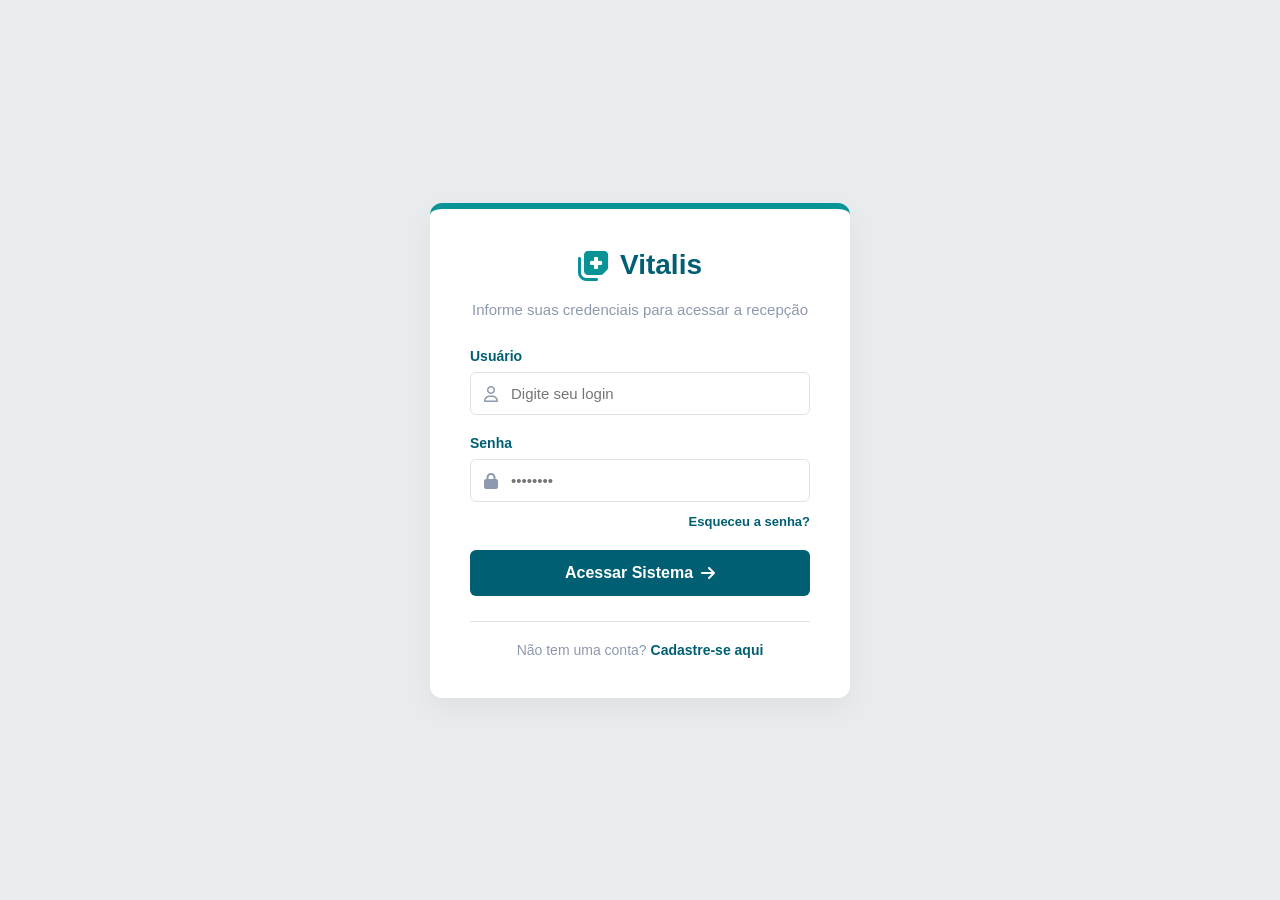
==== frontend/index.html @ 556285bc "feat: atualização do front-end e refatoração de erros." ====
<!DOCTYPE html>
<html lang="pt-BR">
<head>
    <meta charset="UTF-8">
    <meta name="viewport" content="width=device-width, initial-scale=1.0">
    <title>Login - Vitalis Agendamentos</title>
    
    <!-- 1. Estilos Globais e Variáveis -->
    <link rel="stylesheet" href="css/global.css">
    <!-- 2. Estilos Específicos desta Tela -->
    <link rel="stylesheet" href="css/login.css">
</head>
<body>
    <main class="tela-login">
        <div class="caixa-login">
            
            <div class="logo-sistema">
                <i class="fa-solid fa-notes-medical"></i>
                <span>Vitalis</span>
            </div>
            
            <p>Informe suas credenciais para acessar a recepção</p>
            
            <form action="pages/dashboard.html" method="GET">
                <div class="campo">
                    <label for="usuario">Usuário</label>
                    <i class="fa-regular fa-user"></i>
                    <input type="text" id="usuario" placeholder="Digite seu login" required>
                </div>
                <div class="campo">
                    <label for="senha">Senha</label>
                    <i class="fa-solid fa-lock"></i>
                    <input type="password" id="senha" placeholder="••••••••" required>
                </div>
                <div class="opcoes-extras">
                    <a href="recuperar-senha.html" class="link-esqueci-senha">Esqueceu a senha?</a>
                </div>
                
                <button type="submit" id="btnEntrar" class="btn-entrar">
                    Acessar Sistema <i class="fa-solid fa-arrow-right"></i>
                </button>
                <div class="opcoes-rodape" style="margin-top: 25px; text-align: center; font-size: 14px; color: var(--texto-secundario); border-top: 1px solid var(--borda); padding-top: 20px;">
                    Não tem uma conta? 
                    <a href="cadastro.html" style="color: var(--azul-confianca); font-weight: bold; text-decoration: none;">Cadastre-se aqui</a>
                </div>
            </form>
        </div>
    </main>
</body>
</html>
---- frontend/css/global.css ----
/* Importação centralizada do Font Awesome para não poluir o HTML */
@import url('https://cdnjs.cloudflare.com/ajax/libs/font-awesome/6.4.0/css/all.min.css');

:root {
    /* Paleta Vitalis - Cores de Hospital / Clínica */
    --azul-confianca: #005f73; 
    --verde-saude: #0a9396;   
    --fundo-clinico: #e9ecef; 
    --branco-puro: #ffffff;
    --texto-principal: #2b2d42;
    --texto-secundario: #8d99ae;
    --borda: #dee2e6;
}

* {
    margin: 0;
    padding: 0;
    box-sizing: border-box;
    font-family: 'Segoe UI', Tahoma, Geneva, Verdana, sans-serif;
}

body {
    background-color: var(--fundo-clinico);
    color: var(--texto-principal);
}

/* ESTRUTURA DO LAYOUT */
.layout-app {
    display: flex;
    height: 100vh;
    overflow: hidden; 
}

/* MENU LATERAL (SIDEBAR) */
.menu-lateral {
    width: 260px;
    background-color: var(--azul-confianca);
    color: var(--branco-puro);
    display: flex;
    flex-direction: column;
    box-shadow: 4px 0 10px rgba(0, 0, 0, 0.05);
    z-index: 10;
}

.logo-sidebar {
    padding: 30px 20px;
    font-size: 24px;
    font-weight: bold;
    display: flex;
    align-items: center;
    gap: 12px;
    border-bottom: 1px solid rgba(255, 255, 255, 0.1);
}

.logo-sidebar i { color: var(--verde-saude); font-size: 28px; }

.navegacao {
    flex: 1;
    padding: 20px 0;
    display: flex;
    flex-direction: column;
    gap: 5px;
}

.item-menu {
    padding: 15px 25px;
    color: rgba(255, 255, 255, 0.7);
    text-decoration: none;
    font-weight: 500;
    display: flex;
    align-items: center;
    gap: 12px;
    transition: all 0.3s;
    border-left: 4px solid transparent;
}

.item-menu:hover, .item-menu.ativo {
    background-color: rgba(255, 255, 255, 0.05);
    color: var(--branco-puro);
    border-left-color: var(--verde-saude);
}

.rodape-sidebar {
    padding: 20px;
    border-top: 1px solid rgba(255, 255, 255, 0.1);
}

.btn-sair {
    color: #ff6b6b;
    text-decoration: none;
    display: flex;
    align-items: center;
    gap: 10px;
    font-weight: 600;
    transition: color 0.3s;
}

.btn-sair:hover { color: #ff4757; }

/* CONTEÚDO PRINCIPAL */
.conteudo-principal {
    flex: 1;
    background-color: var(--fundo-clinico);
    padding: 30px 40px;
    overflow-y: auto; 
}

.cabecalho-pagina {
    display: flex;
    justify-content: space-between;
    align-items: center;
    margin-bottom: 40px;
}

.cabecalho-pagina h1 { color: var(--texto-principal); font-size: 26px; }
.cabecalho-pagina p { color: var(--texto-secundario); font-size: 15px; margin-top: 5px; }

.avatar {
    width: 45px;
    height: 45px;
    background-color: var(--branco-puro);
    border-radius: 50%;
    display: flex;
    justify-content: center;
    align-items: center;
    color: var(--azul-confianca);
    font-size: 20px;
    box-shadow: 0 4px 10px rgba(0,0,0,0.05);
    border: 2px solid var(--borda);
}

/* CARDS DE RESUMO */
.grid-cards {
    display: grid;
    grid-template-columns: repeat(auto-fit, minmax(250px, 1fr));
    gap: 20px;
    margin-bottom: 40px;
}

.card-resumo {
    background-color: var(--branco-puro);
    padding: 25px;
    border-radius: 10px;
    display: flex;
    align-items: center;
    gap: 20px;
    box-shadow: 0 4px 15px rgba(0,0,0,0.03);
    border-left: 5px solid var(--verde-saude);
}

.icone-card {
    width: 60px;
    height: 60px;
    border-radius: 10px;
    display: flex;
    justify-content: center;
    align-items: center;
    font-size: 24px;
}

.icone-card.azul { background-color: rgba(0, 95, 115, 0.1); color: var(--azul-confianca); }
.icone-card.verde { background-color: rgba(10, 147, 150, 0.1); color: var(--verde-saude); }
.icone-card.laranja { background-color: rgba(244, 162, 97, 0.1); color: #f4a261; }

.info-card h3 { color: var(--texto-secundario); font-size: 14px; font-weight: 500; }
.info-card h2 { color: var(--texto-principal); font-size: 32px; margin-top: 5px; }

/* PAINEL E TABELA */
.painel-dados {
    background-color: var(--branco-puro);
    border-radius: 10px;
    padding: 25px;
    box-shadow: 0 4px 15px rgba(0,0,0,0.03);
}

.cabecalho-painel {
    display: flex;
    justify-content: space-between;
    align-items: center;
    margin-bottom: 20px;
}

.cabecalho-painel h2 { color: var(--texto-principal); font-size: 18px; }

.btn-novo {
    background-color: var(--verde-saude);
    color: white;
    border: none;
    padding: 10px 20px;
    border-radius: 6px;
    cursor: pointer;
    font-weight: bold;
    display: flex;
    gap: 8px;
    align-items: center;
}

.btn-novo:hover { background-color: var(--azul-confianca); }

.tabela-padrao {
    width: 100%;
    border-collapse: collapse;
}

.tabela-padrao th {
    text-align: left;
    padding: 15px;
    border-bottom: 2px solid var(--borda);
    color: var(--texto-secundario);
    font-weight: 600;
}

.tabela-padrao td {
    padding: 15px;
    border-bottom: 1px solid var(--borda);
    color: var(--texto-principal);
}

.badge {
    padding: 5px 12px;
    border-radius: 20px;
    font-size: 12px;
    font-weight: bold;
}

.badge-aguardando { background-color: rgba(244, 162, 97, 0.15); color: #d35400; }
.badge-atendimento { background-color: rgba(10, 147, 150, 0.15); color: var(--verde-saude); }
---- frontend/css/login.css ----
.tela-login {
    display: flex;
    justify-content: center;
    align-items: center;
    height: 100vh;
}

.caixa-login {
    background-color: var(--branco-puro);
    padding: 40px;
    border-radius: 12px;
    box-shadow: 0 10px 30px rgba(0, 0, 0, 0.05);
    width: 100%;
    max-width: 420px;
    text-align: center;
    border-top: 6px solid var(--verde-saude);
}

.logo-sistema {
    font-size: 28px;
    color: var(--azul-confianca);
    font-weight: bold;
    margin-bottom: 20px;
    display: flex;
    align-items: center;
    justify-content: center;
    gap: 10px;
}

.logo-sistema i {
    color: var(--verde-saude);
    font-size: 32px;
}

.caixa-login p { 
    color: var(--texto-secundario); 
    margin-bottom: 30px; 
    font-size: 15px; 
}

.campo { 
    text-align: left; 
    margin-bottom: 20px; 
    position: relative; 
}

.campo label { 
    display: block; 
    margin-bottom: 8px; 
    font-weight: 600; 
    font-size: 14px; 
    color: var(--azul-confianca); 
}

.campo i {
    position: absolute;
    left: 14px;
    top: 38px;
    color: var(--texto-secundario);
}

.campo input { 
    width: 100%; 
    padding: 12px 12px 12px 40px;
    border: 1px solid var(--borda); 
    border-radius: 6px; 
    font-size: 15px;
    color: var(--texto-principal);
    transition: all 0.3s;
}

.campo input:focus { 
    border-color: var(--verde-saude); 
    outline: none; 
    box-shadow: 0 0 0 3px rgba(10, 147, 150, 0.15); 
}

.btn-entrar { 
    width: 100%; 
    padding: 14px; 
    background-color: var(--azul-confianca); 
    color: var(--branco-puro); 
    border: none; 
    border-radius: 6px; 
    font-size: 16px; 
    font-weight: bold; 
    cursor: pointer; 
    transition: background-color 0.3s; 
    display: flex;
    justify-content: center;
    align-items: center;
    gap: 8px;
}

.btn-entrar:hover { 
    background-color: var(--verde-saude); 
}
.opcoes-extras {
    text-align: right;
    margin-bottom: 20px;
    margin-top: -10px; /* Aproxima o link do campo de senha */
}

.link-esqueci-senha {
    color: var(--azul-confianca);
    font-size: 13px;
    text-decoration: none;
    font-weight: 600;
    transition: color 0.3s;
}

.link-esqueci-senha:hover {
    color: var(--verde-saude);
    text-decoration: underline;
}
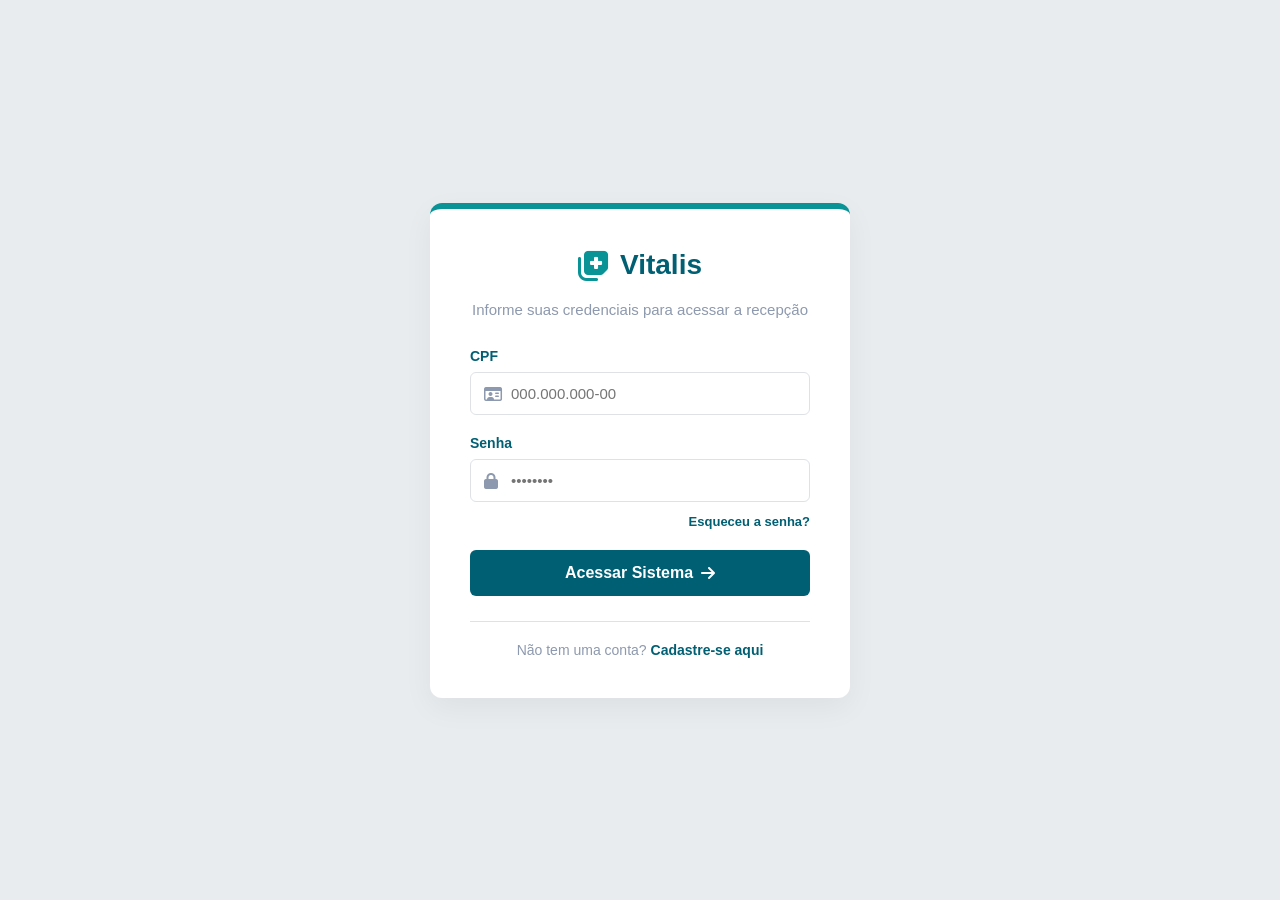
==== commit 6720f5df: "feat: Refatoração do frontend e atualização de funções e segurança no backend." ====
--- a/frontend/index.html
+++ b/frontend/index.html
@@ -23,9 +23,9 @@
             
             <form action="pages/dashboard.html" method="GET">
                 <div class="campo">
-                    <label for="usuario">Usuário</label>
-                    <i class="fa-regular fa-user"></i>
-                    <input type="text" id="usuario" placeholder="Digite seu login" required>
+                    <label for="cpf">CPF</label>
+                    <i class="fa-regular fa-id-card"></i>                                                                                                                                                                                                                                           
+                    <input type="text" id="cpf" placeholder="000.000.000-00" required>
                 </div>
                 <div class="campo">
                     <label for="senha">Senha</label>
